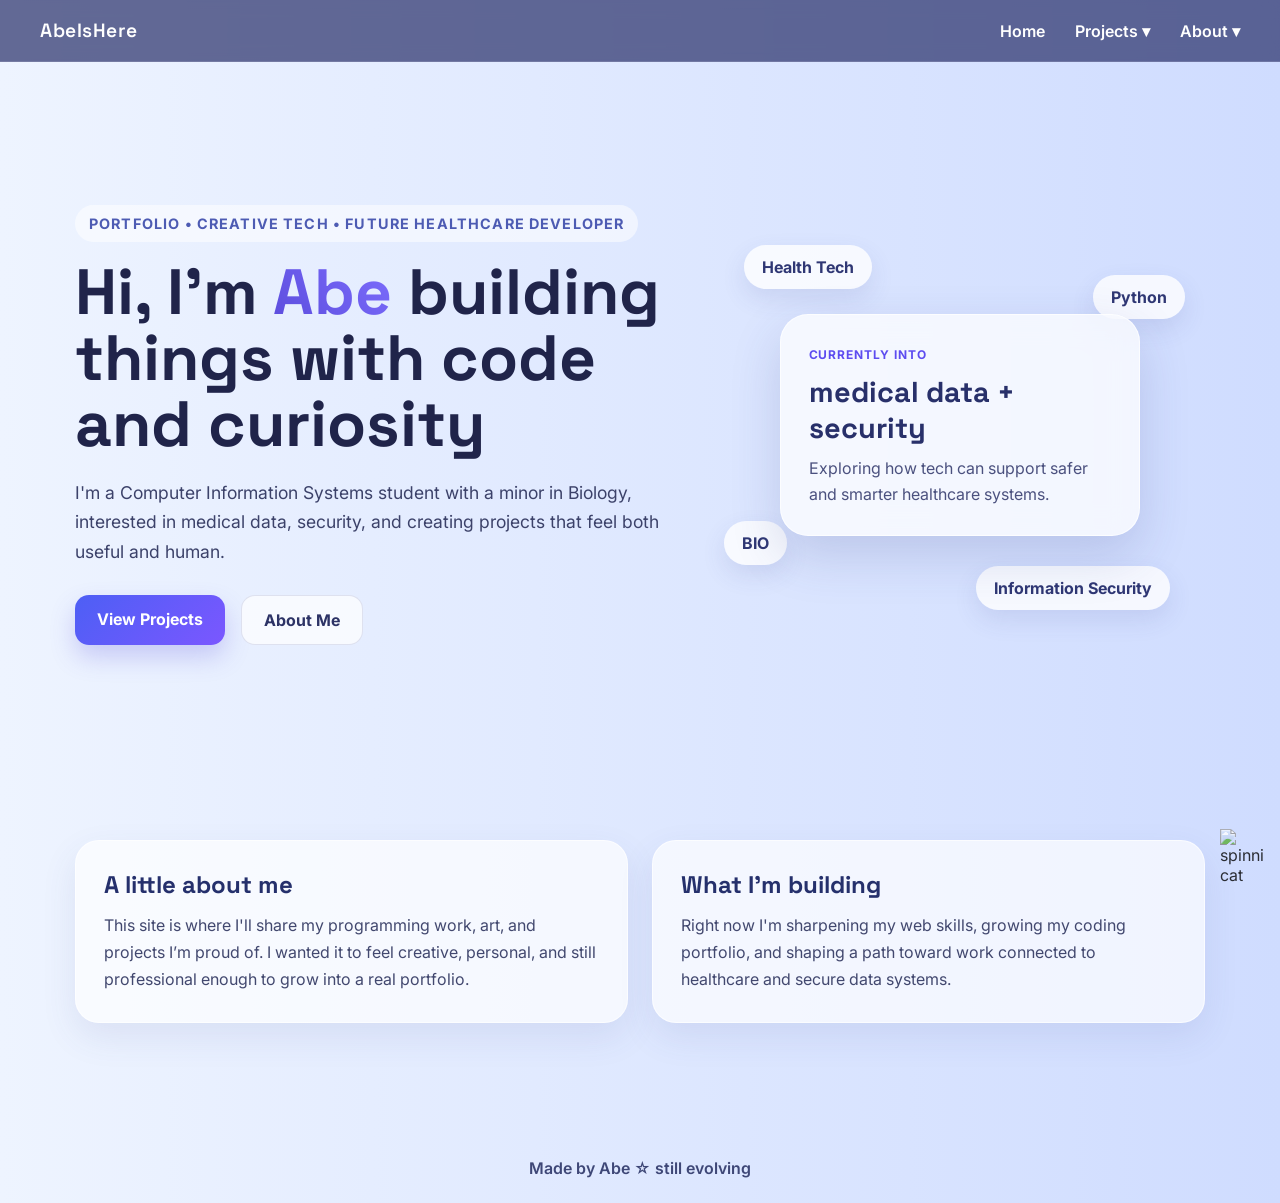
==== docs/index.html @ e2a72896 "Renamed folder "public" to "docs"" ====
<!DOCTYPE html>
<html lang="en">
  <head>
    <meta charset="UTF-8">
    <meta name="viewport" content="width=device-width, initial-scale=1.0">
    <title>AbeIsHere</title>
    <link rel="stylesheet" href="styles.css">
    <link href="/images/favicon.ico" rel="icon" type="image/x-icon">
    <link rel="preconnect" href="https://fonts.googleapis.com">
    <link rel="preconnect" href="https://fonts.gstatic.com" crossorigin>
    <link href="https://fonts.googleapis.com/css2?family=Inter:wght@400;600;700;800&family=Space+Grotesk:wght@500;700&display=swap" rel="stylesheet">
  </head>

  <body>
    <!-- Dropdown menu --> 
    <nav class="navbar">
      <div class="nav-logo"><a href="index.html">AbeIsHere</a></div>

      <ul class="nav-links">
        <li><a href="index.html">Home</a></li>

        <li class="dropdown">
          <a href="#">Projects ▾</a>
          <ul class="dropdown-menu">
            <li><a href="temp.html">Programming</a></li>
            <li><a href="temp.html">Art</a></li>
            <li><a href="temp.html">Research</a></li>
          </ul>
        </li>

        <li class="dropdown">
          <a href="#">About ▾</a>
          <ul class="dropdown-menu">
            <li><a href="resume.html">Resume</a></li>
            <li><a href="contact.html">Contact</a></li>
          </ul>
        </li>
      </ul>
    </nav>

    <main class="hero">
      <div class="hero-text">
        <p class="eyebrow">Portfolio • Creative Tech • Future Healthcare Developer</p>

        <h1>
          Hi, I'm <span>Abe</span>
          building things with code and curiosity
        </h1>

        <p class="hero-description">
          I'm a Computer Information Systems student with a minor in Biology,
          interested in medical data, security, and creating projects that feel both useful and human.
        </p>

        <div class="hero-buttons">
          <a href="#" class="btn primary">View Projects</a>
          <a href="#" class="btn secondary">About Me</a>
        </div>
      </div>

      <div class="hero-visual">
        <div class="orbit-card">
          <div class="mini-tag">currently into</div>
          <h2>medical data + security</h2>
          <p>Exploring how tech can support safer and smarter healthcare systems.</p>
        </div>

        <div class="floating floating-1">Health Tech</div>
        <div class="floating floating-2">Python</div>
        <div class="floating floating-3">BIO</div>
        <div class="floating floating-4">Information Security</div>
      </div>
    </main>


    <section class="about-preview">
      <div class="about-card">
        <h2>A little about me</h2>
        <p>
          This site is where I'll share my programming work, art, and projects I’m proud of.
          I wanted it to feel creative, personal, and still professional enough to grow into a real portfolio.
        </p>
      </div>

      <div class="about-card">
        <h2>What I'm building</h2>
        <p>
          Right now I'm sharpening my web skills, growing my coding portfolio, and shaping a path
          toward work connected to healthcare and secure data systems.
        </p>
      </div>
    </section>

    <img src="/images/cat-spinning.gif" class="cat-corner" alt="spinning cat">

    <footer class="footer">
      <p>Made by Abe ☆ still evolving</p>
    </footer>
  </body>
</html>
---- docs/styles.css ----
* {
  box-sizing: border-box;
  margin: 0;
  padding: 0;
}

html, body {
  width: 100%;
  overflow-x: hidden;
}

body {
  font-family: "Inter", sans-serif;

 background: linear-gradient(
    270deg,
    #eef4ff,
    #c6d6ff,
    #b0c4ff,
    #eef4ff
  );

  background-size: 600% 600%;
  animation: gradientFlow 25s ease infinite;
}

/* NAVBAR */
.navbar {
  display: flex;
  justify-content: space-between;
  align-items: center;
  padding: 18px 40px;
  background: rgba(39, 46, 105, 0.7);
  backdrop-filter: blur(10px);
  color: white;
  position: fixed;
  top: 0;
  left: 0;
  width: 100%;
  z-index: 1000;
  border-bottom: 1px solid rgba(255, 255, 255, 0.12);
  box-sizing: border-box;
}

.nav-logo {
  font-family: "Space Grotesk", sans-serif;
  font-size: 1.2rem;
  font-weight: 700;
  letter-spacing: 0.5px;
}

.nav-logo a {
  color: white;
  text-decoration: none;
  font-weight: 600;
  transition: color 0.2s ease;
}

.nav-logo a:hover {
  color: #bfd0ff;
}

.nav-links {
  list-style: none;
  display: flex;
  gap: 30px;
}

.nav-links li {
  position: relative;
}

.nav-links a {
  color: white;
  text-decoration: none;
  font-weight: 600;
  transition: color 0.2s ease;
}

.nav-links a:hover {
  color: #bfd0ff;
}

/* DROPDOWN */
.dropdown-menu {
  opacity: 0;
  visibility: hidden;
  transform: translateY(-6px);
  transition: all 0.2s ease;
  position: absolute;
  top: 30px;
  right: 0;
  background-color: white;
  list-style: none;
  padding: 10px 0;
  min-width: 170px;
  border-radius: 12px;
  box-shadow: 0 12px 30px rgba(42, 50, 100, 0.18);
}

.dropdown-menu li {
  padding: 8px 16px;
}

.dropdown-menu li a {
  color: #383879;
}

.dropdown-menu li a:hover {
  color: #111;
}

.dropdown:hover .dropdown-menu {
  opacity: 1;
  visibility: visible;
  transform: translateY(0);
}

/*BACKGROUND ANIMATION*/
@keyframes gradientFlow {
  0% {
    background-position: 0% 50%;
  }

  50% {
    background-position: 100% 50%;
  }

  100% {
    background-position: 0% 50%;
  }
}

/* HERO */
.hero {
  display: grid;
  grid-template-columns: 1.2fr 1fr;
  align-items: center;
  gap: 50px;
  padding: 80px 60px 50px;
  max-width: 1250px;
  margin: 0 auto;
  min-height: calc(100vh - 80px);
}

.eyebrow {
  display: inline-block;
  margin-bottom: 18px;
  font-size: 0.9rem;
  font-weight: 700;
  letter-spacing: 0.08em;
  text-transform: uppercase;
  color: #4d5bb3;
  background: rgba(255, 255, 255, 0.55);
  padding: 10px 14px;
  border-radius: 999px;
}

.hero h1 {
  font-family: "Space Grotesk", sans-serif;
  font-size: clamp(2.7rem, 5vw, 5rem);
  line-height: 1.03;
  margin-bottom: 20px;
  color: #20244a;
}

.hero h1 span {
  background: linear-gradient(45deg, #5a4bdb, #7f6fff);

  background-clip: text;
  -webkit-background-clip: text;

  color: transparent;
  -webkit-text-fill-color: transparent;
}

.hero-description {
  font-size: 1.1rem;
  line-height: 1.7;
  max-width: 650px;
  color: #3c426a;
  margin-bottom: 28px;
}

.hero-buttons {
  display: flex;
  gap: 16px;
  flex-wrap: wrap;
}

.btn {
  display: inline-block;
  padding: 14px 22px;
  border-radius: 14px;
  font-weight: 700;
  text-decoration: none;
  transition: transform 0.2s ease, box-shadow 0.2s ease, background 0.2s ease;
}

.btn:hover {
  transform: translateY(-2px);
}

.btn.primary {
  background: linear-gradient(135deg, #4d5ff5, #7b57ff);
  color: white;
  box-shadow: 0 12px 24px rgba(91, 84, 220, 0.25);
}

.btn.secondary {
  background: rgba(255, 255, 255, 0.7);
  color: #2d3366;
  border: 1px solid rgba(63, 74, 145, 0.14);
}

/* HERO VISUAL */
.hero-visual {
  position: relative;
  min-height: 420px;
  display: flex;
  align-items: center;
  justify-content: center;
}

.orbit-card {
  width: min(360px, 100%);
  background: rgba(255, 255, 255, 0.72);
  backdrop-filter: blur(14px);
  border: 1px solid rgba(255, 255, 255, 0.7);
  border-radius: 28px;
  padding: 28px;
  box-shadow: 0 20px 50px rgba(55, 67, 138, 0.18);
  position: relative;
  z-index: 2;
}

.orbit-card h2 {
  font-family: "Space Grotesk", sans-serif;
  font-size: 1.8rem;
  color: #28306a;
  margin-bottom: 10px;
}

.orbit-card p {
  color: #4b517f;
  line-height: 1.6;
}

.mini-tag {
  display: inline-block;
  font-size: 0.75rem;
  font-weight: 700;
  text-transform: uppercase;
  letter-spacing: 0.08em;
  margin-bottom: 12px;
  color: #5d4cf0;
}

/* FLOATING TAGS */
.floating {
  position: absolute;
  padding: 12px 18px;
  border-radius: 999px;
  font-weight: 700;
  background: rgba(255, 255, 255, 0.8);
  color: #2f3774;
  box-shadow: 0 10px 25px rgba(67, 78, 145, 0.12);
  animation: floaty 4s ease-in-out infinite;
}

.floating-1 {
  top: 30px;
  left: 30px;
}

.floating-2 {
  top: 60px;
  right: 20px;
  animation-delay: 0.8s;
}

.floating-3 {
  bottom: 70px;
  left: 10px;
  animation-delay: 1.5s;
}

.floating-4 {
  bottom: 25px;
  right: 35px;
  animation-delay: 2.2s;
}

@keyframes floaty {
  0%, 100% {
    transform: translateY(0px);
  }
  50% {
    transform: translateY(-10px);
  }
}

/* ABOUT SECTION */
.about-preview {
  max-width: 1250px;
  margin: 0 auto;
  padding: 20px 60px 80px;
  display: grid;
  grid-template-columns: repeat(2, 1fr);
  gap: 24px;
}

.about-card {
  background: rgba(255, 255, 255, 0.68);
  border: 1px solid rgba(255, 255, 255, 0.65);
  border-radius: 24px;
  padding: 28px;
  box-shadow: 0 14px 35px rgba(67, 78, 145, 0.1);
}

.about-card h2 {
  font-family: "Space Grotesk", sans-serif;
  margin-bottom: 12px;
  color: #25306c;
}

.about-card p {
  line-height: 1.7;
  color: #42486f;
}


.cat-footer {
  text-align: center;
  margin-top: 40px;
}

/* CAT GIF */
.cat-corner {
  position: fixed;
  bottom: 15px;
  right: 15px;
  width: 45px;
  opacity: 0.8;
}

.footer {
  text-align: center;
  padding: 25px;
  color: #3e4777;
  font-weight: 600;
}

/* RESPONSIVE */
@media (max-width: 900px) {
  .hero,
  .about-preview {
    grid-template-columns: 1fr;
  }

  .hero {
    padding: 60px 24px 40px;
    gap: 30px;
  }

  .about-preview {
    padding: 10px 24px 60px;
  }

  .navbar {
    padding: 16px 20px;
  }

  .nav-links {
    gap: 18px;
    font-size: 0.95rem;
  }

  .hero-visual {
    min-height: 320px;
  }
}

@media (max-width: 600px) {
  .nav-links {
    gap: 12px;
    font-size: 0.85rem;
  }

  .hero h1 {
    font-size: 2.4rem;
  }

  .hero-description {
    font-size: 1rem;
  }

  .floating {
    font-size: 0.85rem;
    padding: 10px 14px;
  }
}

.temp {
  padding:50px;
  margin: auto;
  text-align: center;
}

.temp img {
  display: block;
  margin: auto;

  width: 30%;
  height: auto;
}

/*RESUME PAGE*/
.resume-page {
  max-width: 900px;
  margin: auto;
  padding: 120px 20px 60px;
}

.resume-page h1 {
  font-size: 40px;
  margin-bottom: 5px;
}

.resume-contact {
  margin-bottom: 20px;
  color: #555;
}

.resume-section {
  margin-top: 40px;
}

.resume-section h2 {
  border-bottom: 2px solid #6e7072;
  padding-bottom: 6px;
  margin-bottom: 15px;
}

.resume-item {
  margin-bottom: 25px;
}

.resume-meta {
  color: #666;
  margin-bottom: 10px;
}

.resume-sub {
  margin-top: 8px;
  color: #555;
}

.resume-sub span {
  color: #111;
}

.skills-list {
  list-style: none;
  padding: 0;
}

.skills-list li {
  margin-bottom: 6px;
}

.resume-item ul {
  padding-left: 20px;
}



/*CONTACT*/
#last {
    width: 100%;
    height: auto;
    display: flex; /* Corrected for centering content */
    justify-content: center;
    background-color: #ffb3b3;
}

.full {
    width: 80%;
    display: inline-block;
    margin: 2%;
    margin-left: 10%;
    text-align: center;
    background-color: black;
    color: white;
    border: 15px solid orange;
    border-radius: 5px;
    margin-bottom: 8%;
    margin-top: 8%;
}

.full h3 {
    font-size: 2rem;
    display: block;
    margin: 2%;
    margin-bottom: 0;
}

.lt {
    padding: 2%;
    margin: 2%;
}

.rt {
    padding: 2%;
    margin: 2%;
}

.lt textarea {
    width: 94%;
    margin-left: 2.8%;
}

button {
    margin: 2%;
}

.btn-primary {
    background-color: black;
    border: 2px solid white;
    border-radius: 5%; /* Adjusted for a cleaner appearance */
}

.list-item {
    margin-bottom: 2%;
    list-style-type: none;
}

.list-item span {
    margin-left: 10px;
    font-size: 1.4rem;
}

.list-item a {
    color: white;
    display: inline-block;
}

.list-item a:hover {
    text-decoration: underline;
}

/* ============================= */
/* CONTACT PAGE */
/* ============================= */

#last {
  padding: 50px 20px;
}

/* main container */
.full {
  width: 90%;
  max-width: 1000px;
  margin: 40px auto;

  padding: 35px;

  background: rgba(255,255,255,0.18);
  backdrop-filter: blur(10px);

  border-radius: 18px;

  box-shadow: 0 8px 24px rgba(0,0,0,0.15);
}

/* title */
.full h3 {
  text-align: center;
  color: rgb(56,56,121);
  margin-bottom: 30px;
}

/* form fields */
.form-control {
  width: 100%;
  max-width: 600px;

  padding: 10px 12px;
  margin-bottom: 15px;

  border-radius: 10px;
  border: 1px solid rgba(56,56,121,0.25);

  background-color: white;
  color: rgb(41,41,61);

  font-size: 14px;
}

/* CONTACT PAGE */
body {
  min-height: 100vh;
}

form {
  max-width: 520px;
  margin: 120px auto 40px;
  padding: 0 20px;
}

#form-status {
  margin-top: 14px;
  color: rgb(56, 56, 121);
  font-weight: 600;
}

.form-group {
  margin-bottom: 18px;
}

.form-control {
  width: 100%;
  padding: 12px 14px;
  border-radius: 14px;
  border: 1px solid rgba(56, 56, 121, 0.2);
  background-color: #f8f8f8;
  color: rgb(41, 41, 61);
  font-size: 16px;
}

.form-control::placeholder {
  color: #6b7280;
}

textarea.form-control {
  min-height: 160px;
  resize: vertical;
}

.send-button {
  background-color: rgb(56, 56, 121);
  color: white;
  border: none;
  border-radius: 14px;
  padding: 12px 28px;
  font-weight: 700;
  cursor: pointer;
  margin-top: 8px;
}

.send-button:hover {
  background-color: rgb(41, 41, 100);
}

.footer {
  margin-top: 30px;
}

/* placeholder text */
.form-control::placeholder {
  color: #777;
}

/* textarea resizing */
textarea.form-control {
  resize: vertical;
}

/* send button */
.send-button {
  background-color: rgb(56,56,121);
  border: none;
  border-radius: 10px;

  padding: 10px 20px;
  color: white;

  cursor: pointer;

  transition: 0.2s ease;
}

.send-button:hover {
  background-color: rgb(41,41,100);
}



/* email link */
.contact-text a {
  color: rgb(27,3,183);
  text-decoration: none;
}

.contact-text a:hover {
  text-decoration: underline;
}
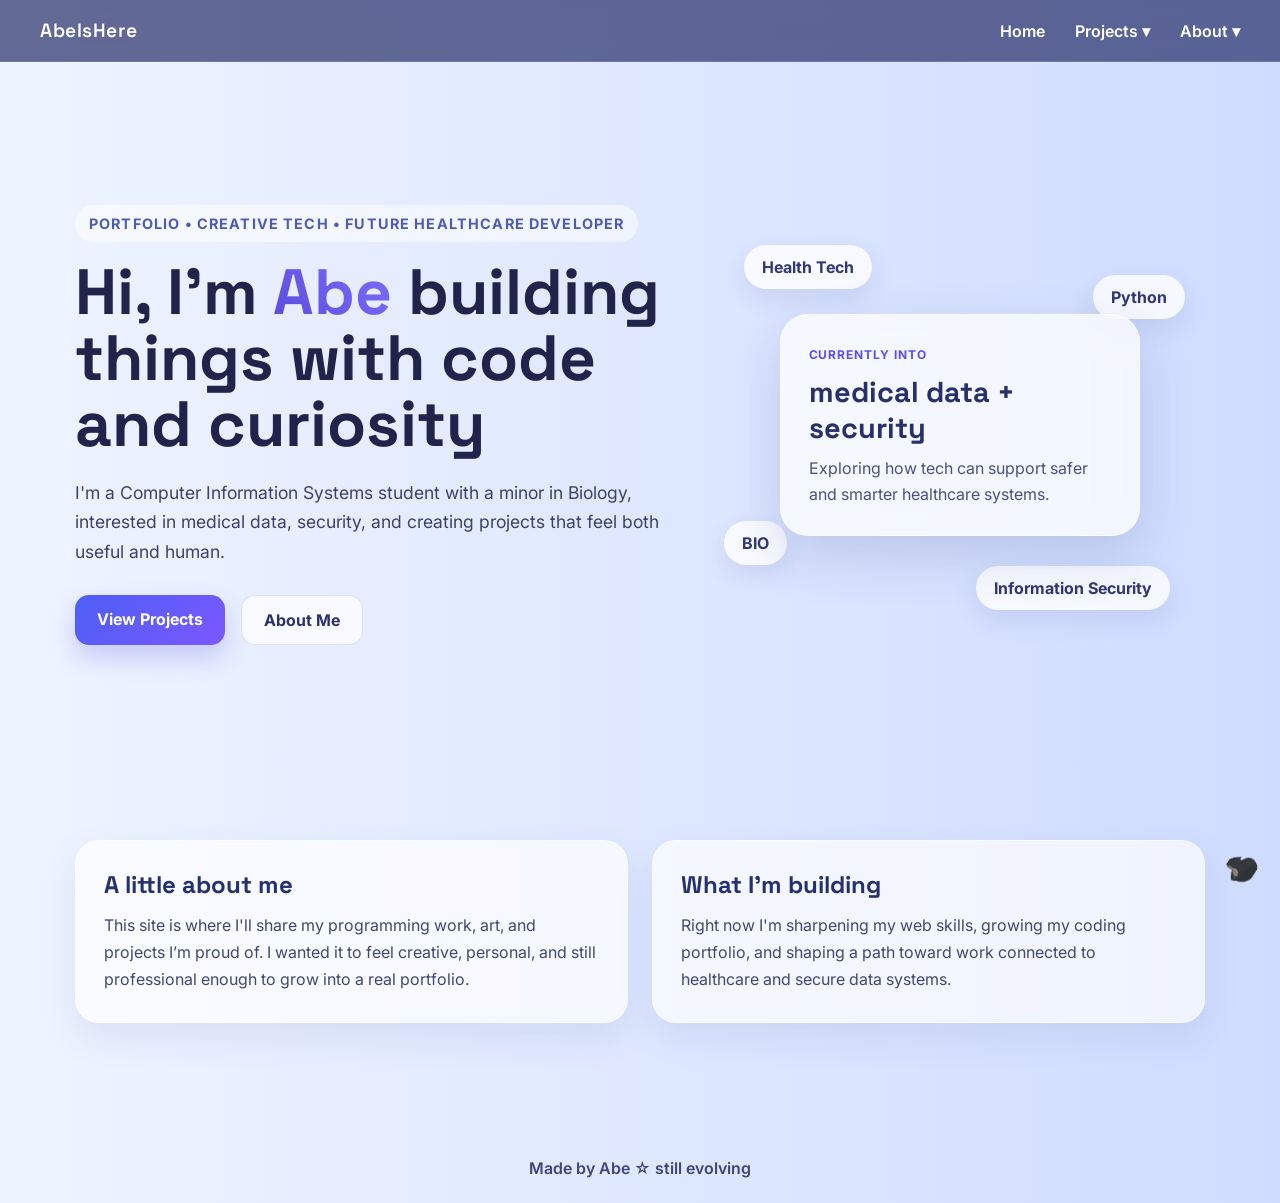
==== commit c31270b1: "fixing images issue" ====
--- a/docs/index.html
+++ b/docs/index.html
@@ -5,7 +5,7 @@
     <meta name="viewport" content="width=device-width, initial-scale=1.0">
     <title>AbeIsHere</title>
     <link rel="stylesheet" href="styles.css">
-    <link href="/images/favicon.ico" rel="icon" type="image/x-icon">
+    <link href="images/favicon.ico" rel="icon" type="image/x-icon">
     <link rel="preconnect" href="https://fonts.googleapis.com">
     <link rel="preconnect" href="https://fonts.gstatic.com" crossorigin>
     <link href="https://fonts.googleapis.com/css2?family=Inter:wght@400;600;700;800&family=Space+Grotesk:wght@500;700&display=swap" rel="stylesheet">
@@ -91,7 +91,7 @@
       </div>
     </section>
 
-    <img src="/images/cat-spinning.gif" class="cat-corner" alt="spinning cat">
+    <img src="images/cat-spinning.gif" class="cat-corner" alt="spinning cat">
 
     <footer class="footer">
       <p>Made by Abe ☆ still evolving</p>
